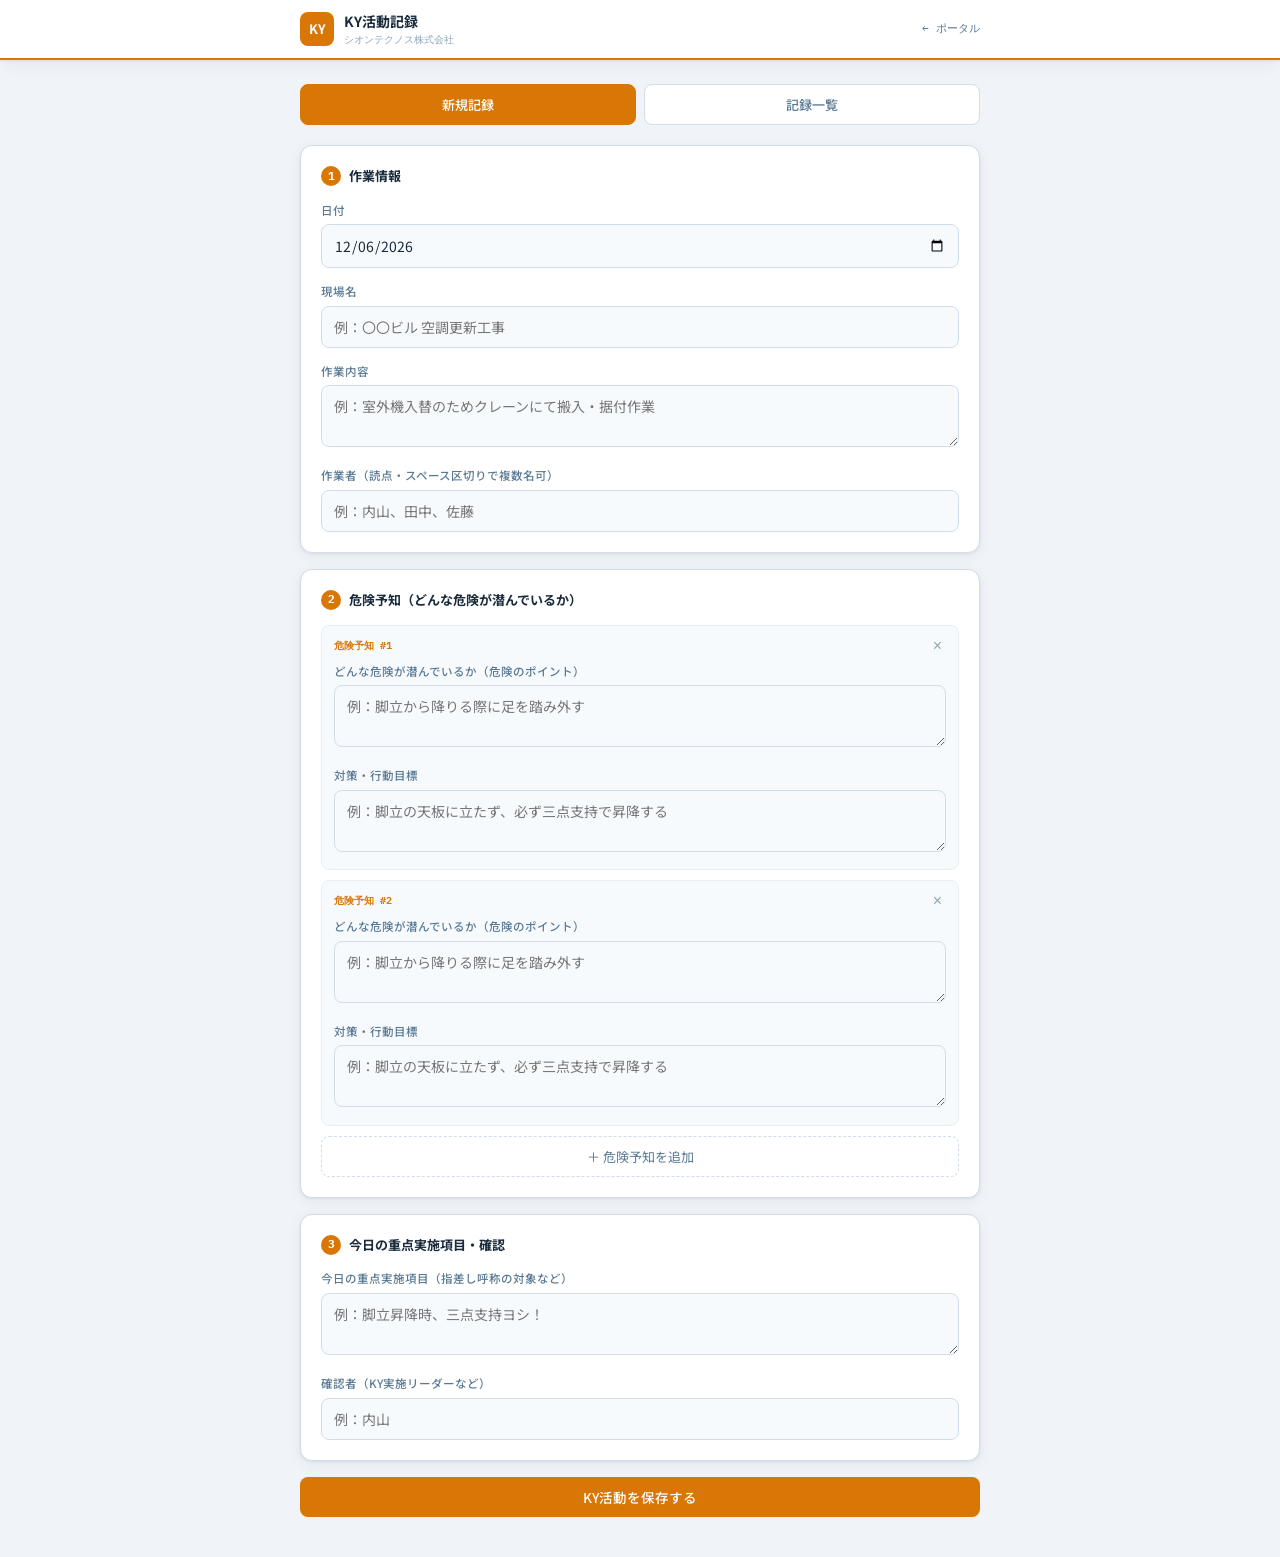
==== index.html @ c141ba4c "KY(危険予知)活動記録アプリを新規作成" ====
<!DOCTYPE html>
<html lang="ja">
<head>
<meta charset="UTF-8">
<meta name="viewport" content="width=device-width, initial-scale=1.0">
<title>KY(危険予知)活動記録｜シオンテクノス</title>
<link href="https://fonts.googleapis.com/css2?family=Noto+Sans+JP:wght@400;500;700&family=IBM+Plex+Mono:wght@400;500&display=swap" rel="stylesheet">
<link rel="stylesheet" href="css/style.css">
</head>
<body>

<header class="header">
  <div class="header-inner">
    <div class="brand">
      <div class="brand-mark">KY</div>
      <div class="brand-text">
        <h1>KY活動記録</h1>
        <p>シオンテクノス株式会社</p>
      </div>
    </div>
    <a class="back-link" href="https://uchiyamazion.github.io/sion-portal/">← ポータル</a>
  </div>
</header>

<main>

  <div class="tabs">
    <button class="tab-btn active" data-view="view-form">新規記録</button>
    <button class="tab-btn" data-view="view-list">記録一覧</button>
  </div>

  <!-- ───────── 新規記録 ───────── -->
  <div id="view-form" class="view active">
    <form id="ky-form">

      <div class="panel">
        <div class="panel-title"><span class="num">1</span>作業情報</div>
        <div class="field">
          <label>日付</label>
          <input type="date" id="date" required>
        </div>
        <div class="field">
          <label>現場名</label>
          <input type="text" id="siteName" placeholder="例：〇〇ビル 空調更新工事" required>
        </div>
        <div class="field">
          <label>作業内容</label>
          <textarea id="workContent" placeholder="例：室外機入替のためクレーンにて搬入・据付作業" required></textarea>
        </div>
        <div class="field" style="margin-bottom:0;">
          <label>作業者（読点・スペース区切りで複数名可）</label>
          <input type="text" id="workers" placeholder="例：内山、田中、佐藤">
        </div>
      </div>

      <div class="panel">
        <div class="panel-title"><span class="num">2</span>危険予知（どんな危険が潜んでいるか）</div>
        <div id="hazard-list"></div>
        <button type="button" class="add-hazard-btn" onclick="addHazardRow()">＋ 危険予知を追加</button>
      </div>

      <div class="panel">
        <div class="panel-title"><span class="num">3</span>今日の重点実施項目・確認</div>
        <div class="field">
          <label>今日の重点実施項目（指差し呼称の対象など）</label>
          <textarea id="priorityAction" placeholder="例：脚立昇降時、三点支持ヨシ！"></textarea>
        </div>
        <div class="field" style="margin-bottom:0;">
          <label>確認者（KY実施リーダーなど）</label>
          <input type="text" id="confirmedBy" placeholder="例：内山">
        </div>
      </div>

      <button type="submit" id="submit-btn" class="btn btn-primary btn-block">KY活動を保存する</button>
    </form>
  </div>

  <!-- ───────── 記録一覧 ───────── -->
  <div id="view-list" class="view">
    <div id="ky-list-container">
      <div class="loading-state">読み込み中…</div>
    </div>
  </div>

</main>

<!-- 詳細シート -->
<div id="detail-overlay" class="detail-overlay hidden" onclick="if(event.target===this) closeDetail()">
  <div class="detail-sheet">
    <div class="detail-sheet-head">
      <div style="font-weight:700; font-size:15px;">KY活動 詳細</div>
      <button class="detail-close" onclick="closeDetail()">×</button>
    </div>
    <div id="detail-body"></div>
  </div>
</div>

<div id="toast" class="toast"></div>

<script src="js/config.js"></script>
<script src="js/app.js"></script>
</body>
</html>
---- css/style.css ----
:root {
  --bg: #f0f4f8;
  --surface: #ffffff;
  --surface2: #f7fafc;
  --border: #d1dde8;
  --border-light: #e8f0f7;
  --text: #1a2b3c;
  --text-sub: #5a7a94;
  --text-muted: #8fa5b8;
  --primary: #0066cc;
  --primary-dark: #0052a3;
  --primary-light: #e6f0fb;
  --warn: #d97706;
  --warn-light: #fef3e0;
  --danger: #e53e3e;
  --danger-light: #fdecec;
  --success: #38a169;
  --radius: 8px;
  --radius-lg: 12px;
  --shadow: 0 1px 3px rgba(0,40,80,0.08), 0 4px 16px rgba(0,40,80,0.05);
  --header-h: 60px;
  --font: 'Noto Sans JP', sans-serif;
  --mono: 'IBM Plex Mono', monospace;
}

*, *::before, *::after { box-sizing: border-box; margin: 0; padding: 0; }
body {
  font-family: var(--font);
  background: var(--bg);
  color: var(--text);
  font-size: 14px;
  line-height: 1.6;
  min-height: 100vh;
  padding-bottom: 40px;
}

/* Header */
.header {
  position: sticky; top: 0; z-index: 100;
  height: var(--header-h);
  background: var(--surface);
  border-bottom: 2px solid var(--warn);
  box-shadow: var(--shadow);
}
.header-inner {
  max-width: 720px; margin: 0 auto; padding: 0 20px; height: 100%;
  display: flex; align-items: center; justify-content: space-between; gap: 12px;
}
.brand { display: flex; align-items: center; gap: 10px; }
.brand-mark {
  width: 34px; height: 34px; border-radius: 8px;
  background: var(--warn); color: #fff;
  display: flex; align-items: center; justify-content: center;
  font-weight: 700; font-size: 13px; flex-shrink: 0;
}
.brand-text h1 { font-size: 14px; font-weight: 700; }
.brand-text p { font-size: 10px; color: var(--text-muted); font-family: var(--mono); }
.back-link {
  font-size: 11px; color: var(--text-sub); text-decoration: none;
  font-family: var(--mono); white-space: nowrap;
}
.back-link:hover { color: var(--primary); }

main { max-width: 720px; margin: 0 auto; padding: 24px 20px 0; }

.tabs { display: flex; gap: 8px; margin-bottom: 20px; }
.tab-btn {
  flex: 1; padding: 10px; border-radius: var(--radius); border: 1px solid var(--border);
  background: var(--surface); color: var(--text-sub); font-family: var(--font);
  font-size: 13px; font-weight: 500; cursor: pointer; transition: all .15s;
}
.tab-btn.active { background: var(--warn); border-color: var(--warn); color: #fff; }

.view { display: none; }
.view.active { display: block; }

/* Card / Panel */
.panel {
  background: var(--surface); border: 1px solid var(--border); border-radius: var(--radius-lg);
  padding: 20px; margin-bottom: 16px; box-shadow: var(--shadow);
}
.panel-title {
  font-size: 13px; font-weight: 700; color: var(--text); margin-bottom: 14px;
  display: flex; align-items: center; gap: 8px;
}
.panel-title .num {
  width: 20px; height: 20px; border-radius: 50%; background: var(--warn); color: #fff;
  font-size: 11px; font-family: var(--mono); display: flex; align-items: center; justify-content: center;
  flex-shrink: 0;
}

label { display: block; font-size: 11.5px; color: var(--text-sub); margin-bottom: 5px; font-weight: 500; }
.field { margin-bottom: 14px; }
input[type="text"], input[type="date"], textarea, select {
  width: 100%; padding: 10px 12px; border: 1px solid var(--border); border-radius: var(--radius);
  font-family: var(--font); font-size: 14px; background: var(--surface2); color: var(--text);
}
textarea { resize: vertical; min-height: 44px; }
input:focus, textarea:focus, select:focus { outline: none; border-color: var(--warn); background: var(--surface); }

.hazard-row {
  border: 1px solid var(--border-light); border-radius: var(--radius); padding: 12px;
  margin-bottom: 10px; background: var(--surface2); position: relative;
}
.hazard-row .hazard-num {
  font-family: var(--mono); font-size: 10px; color: var(--warn); margin-bottom: 8px; font-weight: 700;
}
.hazard-row .remove-hazard {
  position: absolute; top: 10px; right: 10px; background: none; border: none; color: var(--text-muted);
  cursor: pointer; font-size: 16px; line-height: 1; padding: 2px 6px;
}
.hazard-row .remove-hazard:hover { color: var(--danger); }

.btn {
  display: inline-flex; align-items: center; justify-content: center; gap: 6px;
  padding: 10px 18px; border-radius: var(--radius); border: none; font-family: var(--font);
  font-size: 13.5px; font-weight: 500; cursor: pointer; transition: all .15s;
}
.btn-primary { background: var(--warn); color: #fff; }
.btn-primary:hover { background: #b8650a; }
.btn-secondary { background: var(--surface2); color: var(--text-sub); border: 1px solid var(--border); }
.btn-secondary:hover { background: var(--border-light); }
.btn-block { width: 100%; }
.btn-danger-text { background: none; color: var(--danger); padding: 4px 8px; font-size: 12px; }

.add-hazard-btn {
  width: 100%; padding: 10px; border: 1.5px dashed var(--border); border-radius: var(--radius);
  background: none; color: var(--text-sub); font-family: var(--font); font-size: 13px; cursor: pointer;
}
.add-hazard-btn:hover { border-color: var(--warn); color: var(--warn); }

/* List view */
.ky-card {
  background: var(--surface); border: 1px solid var(--border); border-radius: var(--radius-lg);
  padding: 16px 18px; margin-bottom: 12px; box-shadow: var(--shadow); cursor: pointer;
}
.ky-card-head { display: flex; justify-content: space-between; align-items: baseline; gap: 10px; margin-bottom: 6px; }
.ky-card-date { font-family: var(--mono); font-size: 11px; color: var(--warn); font-weight: 700; }
.ky-card-site { font-size: 14.5px; font-weight: 700; }
.ky-card-work { font-size: 12.5px; color: var(--text-sub); margin-bottom: 8px; }
.ky-card-meta { display: flex; gap: 14px; font-size: 11px; color: var(--text-muted); font-family: var(--mono); }

.empty-state, .loading-state {
  text-align: center; padding: 40px 20px; color: var(--text-muted); font-size: 13px;
}

.detail-overlay {
  position: fixed; inset: 0; background: rgba(20,30,45,0.5); z-index: 200;
  display: flex; align-items: flex-end; justify-content: center;
}
.detail-overlay.hidden { display: none; }
.detail-sheet {
  background: var(--surface); width: 100%; max-width: 720px; max-height: 86vh; overflow-y: auto;
  border-radius: 20px 20px 0 0; padding: 24px 20px 32px;
}
.detail-sheet-head { display: flex; justify-content: space-between; align-items: center; margin-bottom: 16px; }
.detail-close { background: none; border: none; font-size: 22px; color: var(--text-muted); cursor: pointer; }
.detail-hazard {
  background: var(--surface2); border-radius: var(--radius); padding: 12px; margin-bottom: 8px;
}
.detail-hazard .dh-label { font-size: 10.5px; color: var(--text-muted); font-family: var(--mono); margin-bottom: 3px; }
.detail-hazard .dh-point { font-size: 13.5px; font-weight: 600; margin-bottom: 6px; }
.detail-hazard .dh-action { font-size: 13px; color: var(--text-sub); }

.toast {
  position: fixed; bottom: 24px; left: 50%; transform: translateX(-50%) translateY(20px);
  background: var(--text); color: #fff; padding: 10px 20px; border-radius: 8px; font-size: 13px;
  opacity: 0; transition: all .25s; pointer-events: none; z-index: 300;
}
.toast.show { opacity: 1; transform: translateX(-50%) translateY(0); }

@media (max-width: 480px) {
  main { padding: 18px 14px 0; }
  .panel { padding: 16px; }
}
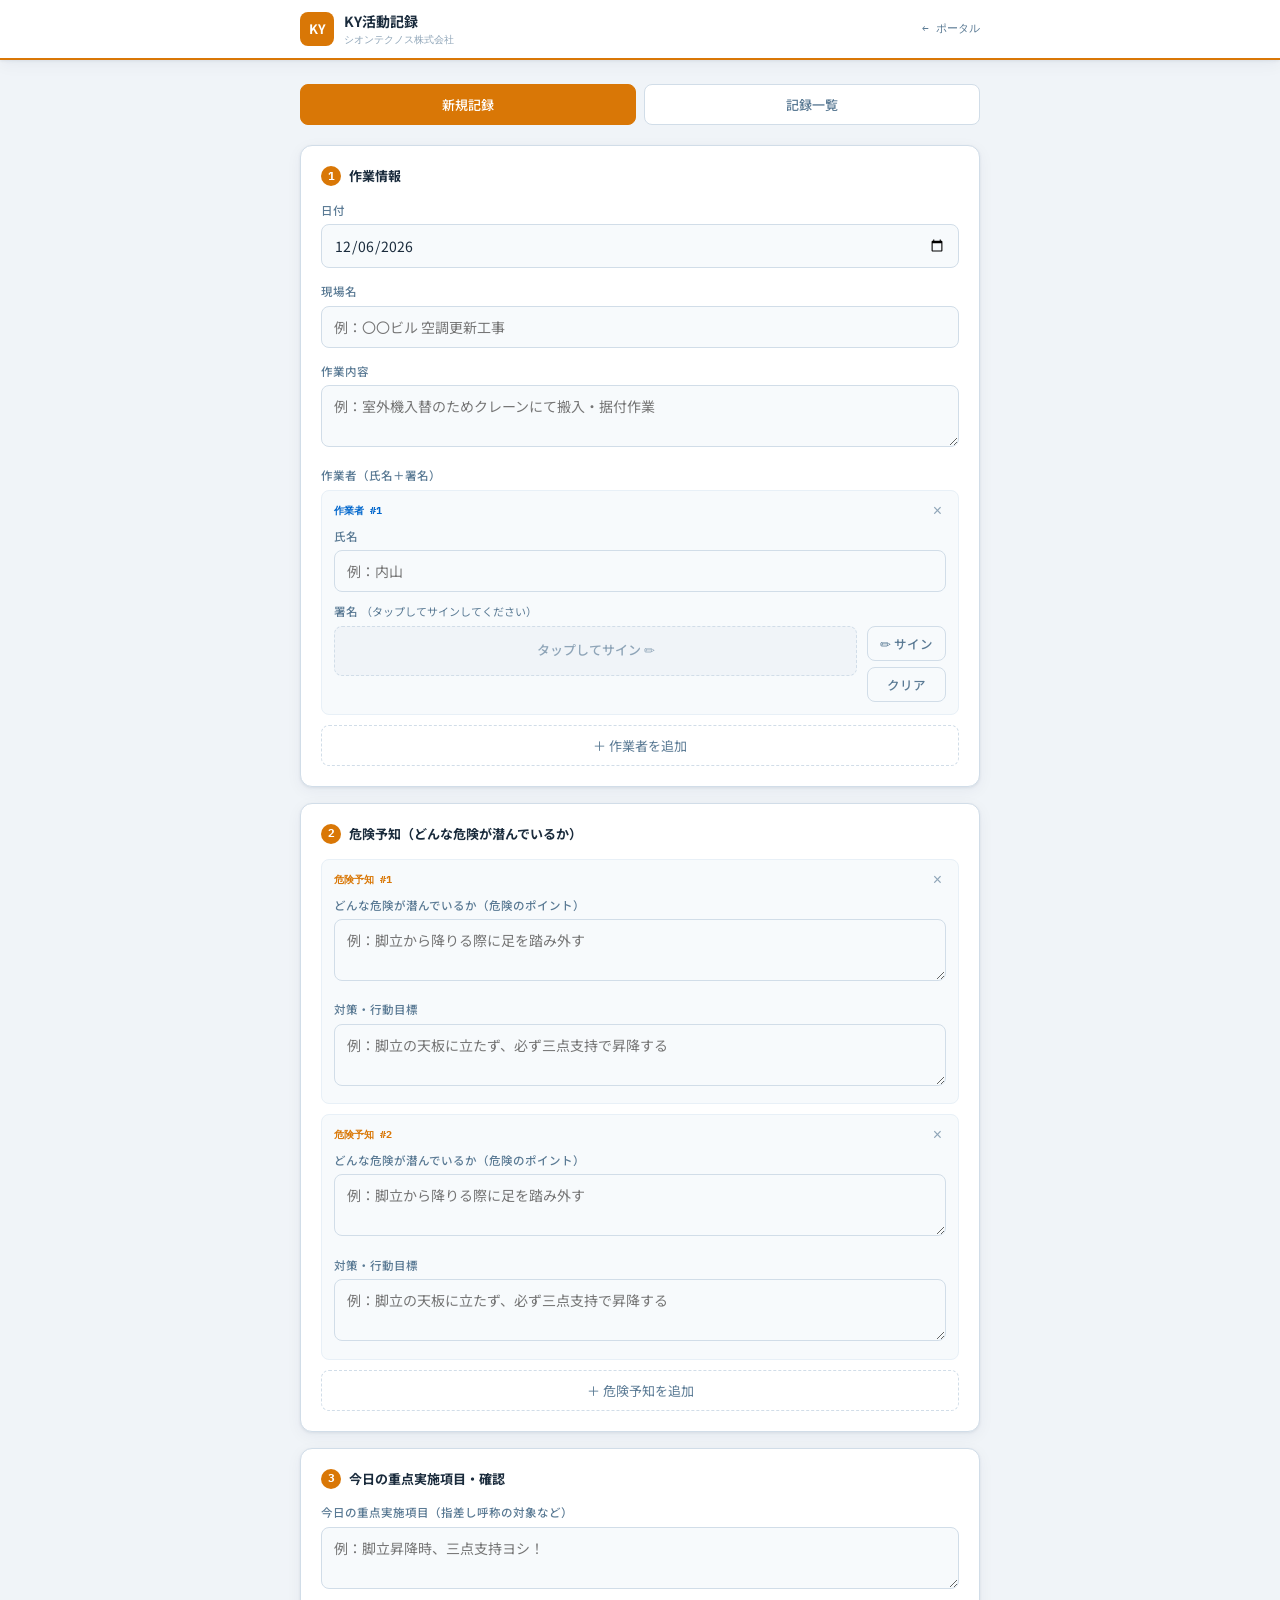
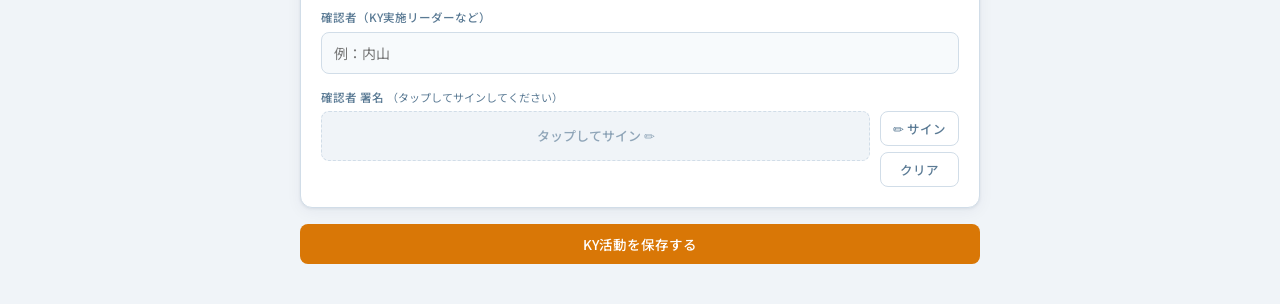
==== commit 50c12142: "作業者・確認者を氏名+手書き署名パッド方式に変更" ====
--- a/index.html
+++ b/index.html
@@ -48,8 +48,9 @@
           <textarea id="workContent" placeholder="例：室外機入替のためクレーンにて搬入・据付作業" required></textarea>
         </div>
         <div class="field" style="margin-bottom:0;">
-          <label>作業者（読点・スペース区切りで複数名可）</label>
-          <input type="text" id="workers" placeholder="例：内山、田中、佐藤">
+          <label>作業者（氏名＋署名）</label>
+          <div id="worker-list"></div>
+          <button type="button" class="add-hazard-btn" onclick="addWorkerRow()">＋ 作業者を追加</button>
         </div>
       </div>
 
@@ -65,9 +66,22 @@
           <label>今日の重点実施項目（指差し呼称の対象など）</label>
           <textarea id="priorityAction" placeholder="例：脚立昇降時、三点支持ヨシ！"></textarea>
         </div>
-        <div class="field" style="margin-bottom:0;">
+        <div class="field">
           <label>確認者（KY実施リーダーなど）</label>
           <input type="text" id="confirmedBy" placeholder="例：内山">
+        </div>
+        <div class="field" style="margin-bottom:0;">
+          <label>確認者 署名 <span class="sign-hint">（タップしてサインしてください）</span></label>
+          <div class="sign-input-wrap">
+            <div class="sign-canvas-area" id="confirm-sign-preview" onclick="openSignPad('confirm')">
+              <img id="confirm-sign-preview-img" src="" alt="サイン">
+              <span id="confirm-sign-preview-ph" class="sign-ph-text">タップしてサイン ✏</span>
+            </div>
+            <div class="sign-input-btns">
+              <button type="button" class="btn btn-ghost btn-sm" onclick="openSignPad('confirm')">✏ サイン</button>
+              <button type="button" class="btn btn-ghost btn-sm" onclick="clearSignInput('confirm')">クリア</button>
+            </div>
+          </div>
         </div>
       </div>
 
@@ -97,6 +111,22 @@
 
 <div id="toast" class="toast"></div>
 
+<!-- Sign Pad Modal -->
+<div id="sign-pad-modal" class="sign-modal-overlay">
+  <div class="sign-modal-header">
+    <span>サインをお願いします</span>
+    <button type="button" onclick="closeSignPad()">キャンセル</button>
+  </div>
+  <div class="sign-modal-canvas-wrap">
+    <canvas id="sign-pad-canvas"></canvas>
+    <div class="sign-modal-guide">こちらにサインしてください</div>
+  </div>
+  <div class="sign-modal-footer">
+    <button type="button" class="sign-modal-clear" onclick="clearSignPad()">クリア</button>
+    <button type="button" class="sign-modal-confirm" onclick="confirmSignPad()">✓ このサインで確定</button>
+  </div>
+</div>
+
 <script src="js/config.js"></script>
 <script src="js/app.js"></script>
 </body>
--- a/css/style.css
+++ b/css/style.css
@@ -129,6 +129,157 @@
 }
 .add-hazard-btn:hover { border-color: var(--warn); color: var(--warn); }
 
+/* Worker rows (作業者＋署名) */
+.worker-row {
+  border: 1px solid var(--border-light); border-radius: var(--radius); padding: 12px;
+  margin-bottom: 10px; background: var(--surface2); position: relative;
+}
+.worker-row .worker-num {
+  font-family: var(--mono); font-size: 10px; color: var(--primary); margin-bottom: 8px; font-weight: 700;
+}
+.worker-row .remove-worker {
+  position: absolute; top: 10px; right: 10px; background: none; border: none; color: var(--text-muted);
+  cursor: pointer; font-size: 16px; line-height: 1; padding: 2px 6px;
+}
+.worker-row .remove-worker:hover { color: var(--danger); }
+.worker-row .field { margin-bottom: 10px; }
+.worker-row .field:last-child { margin-bottom: 0; }
+
+/* ============================================================
+   署名欄（入力フォーム）
+   ============================================================ */
+.btn-ghost { background: none; border: 1px solid var(--border); color: var(--text-sub); }
+.btn-ghost:hover { background: var(--border-light); }
+.btn-sm { padding: 7px 12px; font-size: 12.5px; }
+
+.sign-hint {
+  font-size: 11px;
+  font-weight: 400;
+  color: var(--text-sub);
+}
+
+.sign-input-wrap {
+  display: flex;
+  align-items: stretch;
+  gap: 10px;
+  flex-wrap: wrap;
+}
+
+.sign-canvas-area {
+  flex: 1;
+  min-width: 160px;
+  height: 50px;
+  border: 1.5px dashed var(--border);
+  background: var(--bg);
+  border-radius: 8px;
+  display: flex;
+  align-items: center;
+  justify-content: center;
+  cursor: pointer;
+  overflow: hidden;
+  transition: border-color 0.15s, background 0.15s;
+}
+.sign-canvas-area:hover {
+  border-color: var(--primary);
+  background: var(--primary-light);
+}
+.sign-canvas-area img {
+  max-height: 44px;
+  max-width: 100%;
+  display: none;
+  filter: contrast(3);
+  mix-blend-mode: multiply;
+}
+.sign-canvas-area.signed { background: #fff; }
+.sign-ph-text { font-size: 13px; color: var(--text-muted); font-weight: 500; }
+
+.sign-input-btns {
+  display: flex;
+  flex-direction: column;
+  gap: 6px;
+  justify-content: center;
+}
+
+/* ===== サインパッドモーダル（全画面） ===== */
+.sign-modal-overlay {
+  display: none;
+  position: fixed;
+  top: 0; left: 0;
+  width: 100vw; height: 100vh;
+  background: #000;
+  z-index: 9999;
+  flex-direction: column;
+}
+.sign-modal-overlay.open { display: flex; }
+
+.sign-modal-header {
+  background: var(--primary);
+  padding: 16px 20px;
+  display: flex;
+  align-items: center;
+  justify-content: space-between;
+  flex-shrink: 0;
+}
+.sign-modal-header span { color: #fff; font-size: 17px; font-weight: 700; }
+.sign-modal-header button {
+  background: rgba(255,255,255,0.2);
+  border: 1px solid rgba(255,255,255,0.4);
+  color: #fff;
+  padding: 9px 18px;
+  border-radius: 8px;
+  font-size: 14px;
+  cursor: pointer;
+}
+
+.sign-modal-canvas-wrap {
+  flex: 1;
+  position: relative;
+  overflow: hidden;
+  background: #fff;
+}
+#sign-pad-canvas {
+  display: block;
+  width: 100%;
+  height: 100%;
+  cursor: crosshair;
+  touch-action: none;
+}
+.sign-modal-guide {
+  position: absolute;
+  bottom: 14px;
+  left: 0; right: 0;
+  text-align: center;
+  font-size: 13px;
+  color: #bbb;
+  pointer-events: none;
+}
+
+.sign-modal-footer {
+  background: #eceff1;
+  padding: 14px 18px;
+  display: flex;
+  gap: 10px;
+  flex-shrink: 0;
+}
+.sign-modal-footer button {
+  flex: 1;
+  padding: 15px;
+  border: none;
+  border-radius: 10px;
+  font-size: 15px;
+  font-weight: 700;
+  cursor: pointer;
+}
+.sign-modal-clear { background: #fff; border: 1.5px solid #ccc; color: #333; }
+.sign-modal-confirm { background: var(--primary); color: #fff; flex: 2; }
+
+/* 詳細シートの署名サムネイル */
+.detail-sign-img {
+  max-width: 220px; max-height: 70px; display: block; margin-top: 4px;
+  filter: contrast(3); mix-blend-mode: multiply; background: #fff; border-radius: 6px; padding: 4px;
+  border: 1px solid var(--border-light);
+}
+
 /* List view */
 .ky-card {
   background: var(--surface); border: 1px solid var(--border); border-radius: var(--radius-lg);
